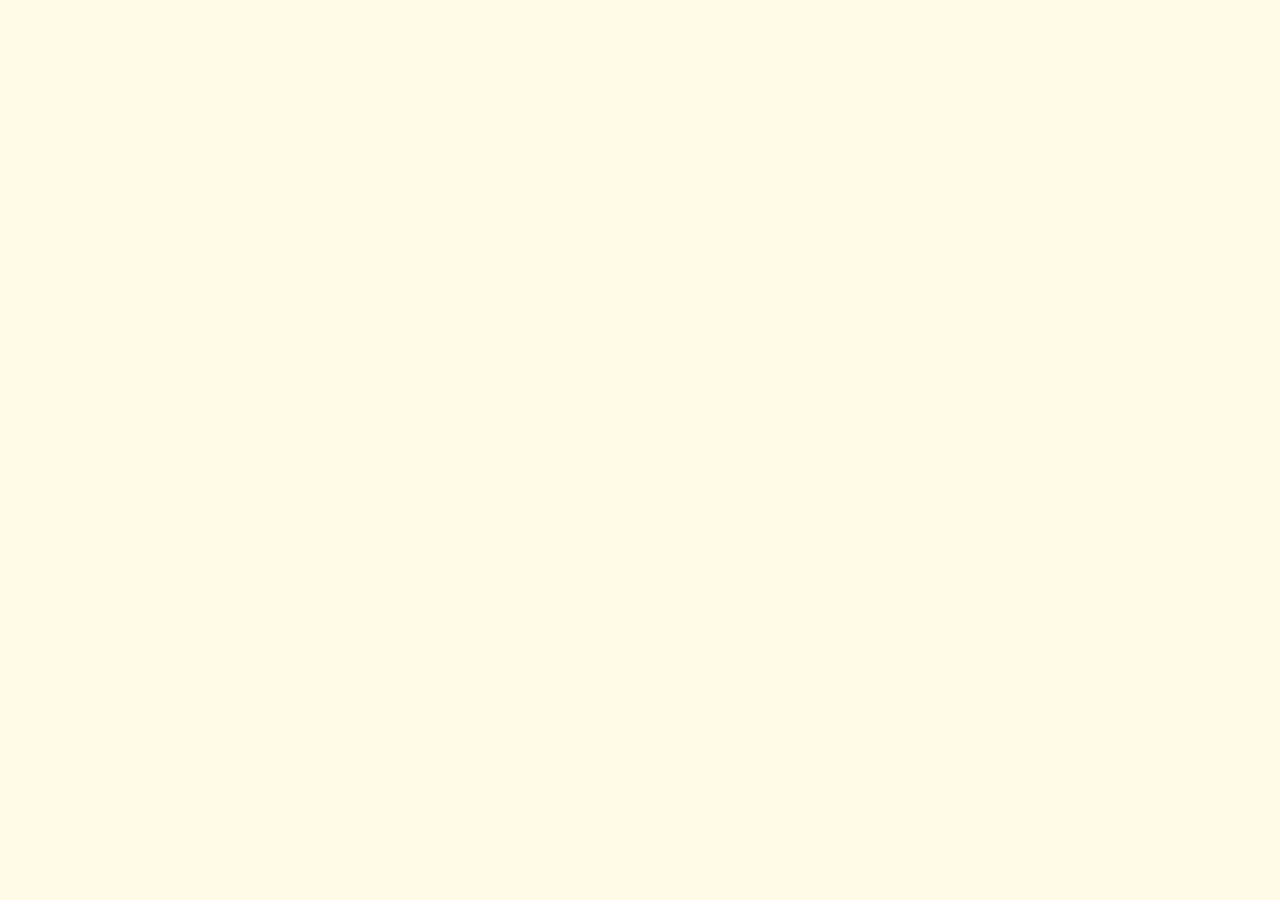
==== index.html @ b14ca4c9 "Add files via upload" ====
<!DOCTYPE html>
<html lang="en">
<head>
  <meta charset="UTF-8" />
  <title>Math Magic</title>
  <meta name="viewport" content="width=device-width, initial-scale=1.0" />
  <link rel="stylesheet" href="style.css" />
</head>
<body>
  <div id="app"></div>
  <script src="main.js"></script>
</body>
</html>
---- style.css ----
body {
  font-family: sans-serif;
  background: #fffbe6;
  padding: 20px;
  text-align: center;
}
button, select, input {
  font-size: 1em;
  padding: 10px;
  margin: 5px;
}
#app {
  max-width: 600px;
  margin: auto;
}
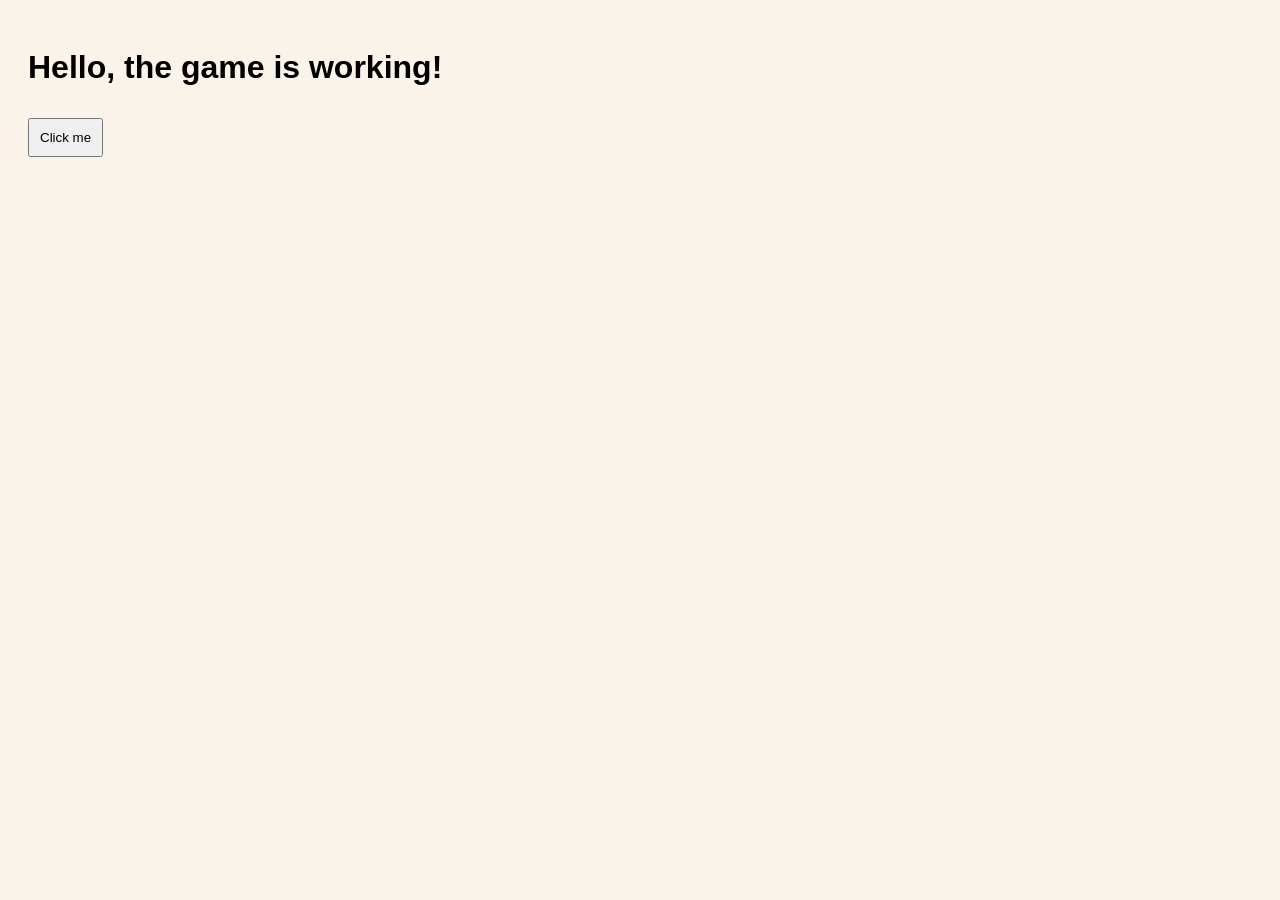
==== commit 7582d119: "Add files via upload" ====
--- a/index.html
+++ b/index.html
@@ -2,12 +2,15 @@
 <html lang="en">
 <head>
   <meta charset="UTF-8" />
-  <title>Math Magic</title>
+  <title>Clean Game Test</title>
   <meta name="viewport" content="width=device-width, initial-scale=1.0" />
-  <link rel="stylesheet" href="style.css" />
+  <style>
+    body { font-family: sans-serif; background: #f9f3e9; padding: 20px; }
+    button { padding: 10px; margin-top: 10px; }
+  </style>
 </head>
 <body>
-  <div id="app"></div>
+  <div id="app">Loading...</div>
   <script src="main.js"></script>
 </body>
 </html>
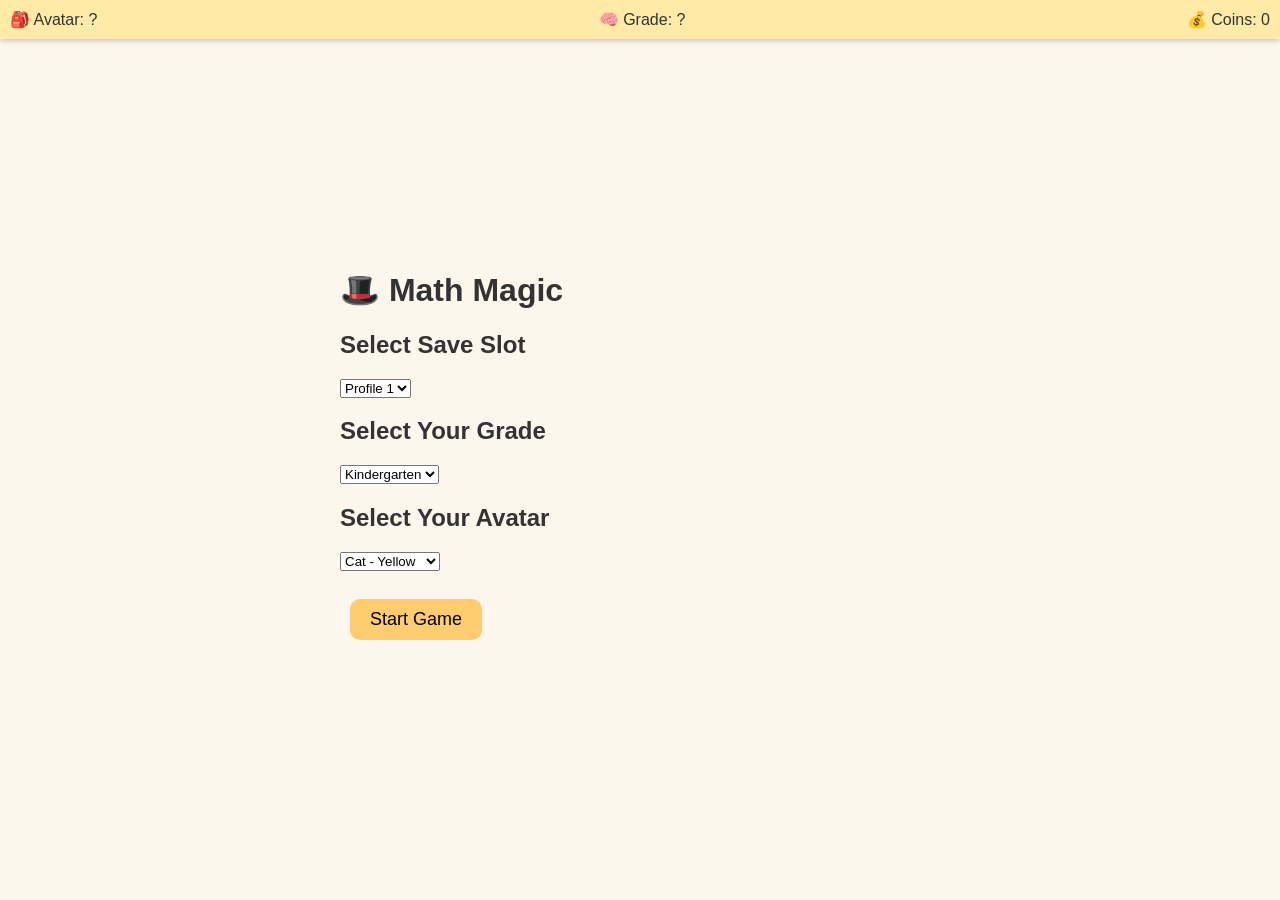
==== commit 3d2522ed: "Add files via upload" ====
--- a/index.html
+++ b/index.html
@@ -1,16 +1,14 @@
+
 <!DOCTYPE html>
 <html lang="en">
 <head>
-  <meta charset="UTF-8" />
-  <title>Clean Game Test</title>
-  <meta name="viewport" content="width=device-width, initial-scale=1.0" />
-  <style>
-    body { font-family: sans-serif; background: #f9f3e9; padding: 20px; }
-    button { padding: 10px; margin-top: 10px; }
-  </style>
+  <meta charset="UTF-8">
+  <meta name="viewport" content="width=device-width, initial-scale=1.0">
+  <title>Math Magic - World 1</title>
+  <link rel="stylesheet" href="style.css">
 </head>
 <body>
-  <div id="app">Loading...</div>
+  <div id="app"></div>
   <script src="main.js"></script>
 </body>
 </html>
--- a/style.css
+++ b/style.css
@@ -0,0 +1,28 @@
+
+body {
+    margin: 0;
+    font-family: 'Comic Sans MS', cursive, sans-serif;
+    background-color: #fdf6ec;
+    color: #333;
+    display: flex;
+    justify-content: center;
+    align-items: center;
+    height: 100vh;
+}
+#app {
+    width: 100%;
+    max-width: 600px;
+    padding: 20px;
+}
+.button {
+    padding: 10px 20px;
+    margin: 10px;
+    font-size: 18px;
+    background-color: #ffcc70;
+    border: none;
+    border-radius: 10px;
+    cursor: pointer;
+}
+.button:hover {
+    background-color: #ffd699;
+}
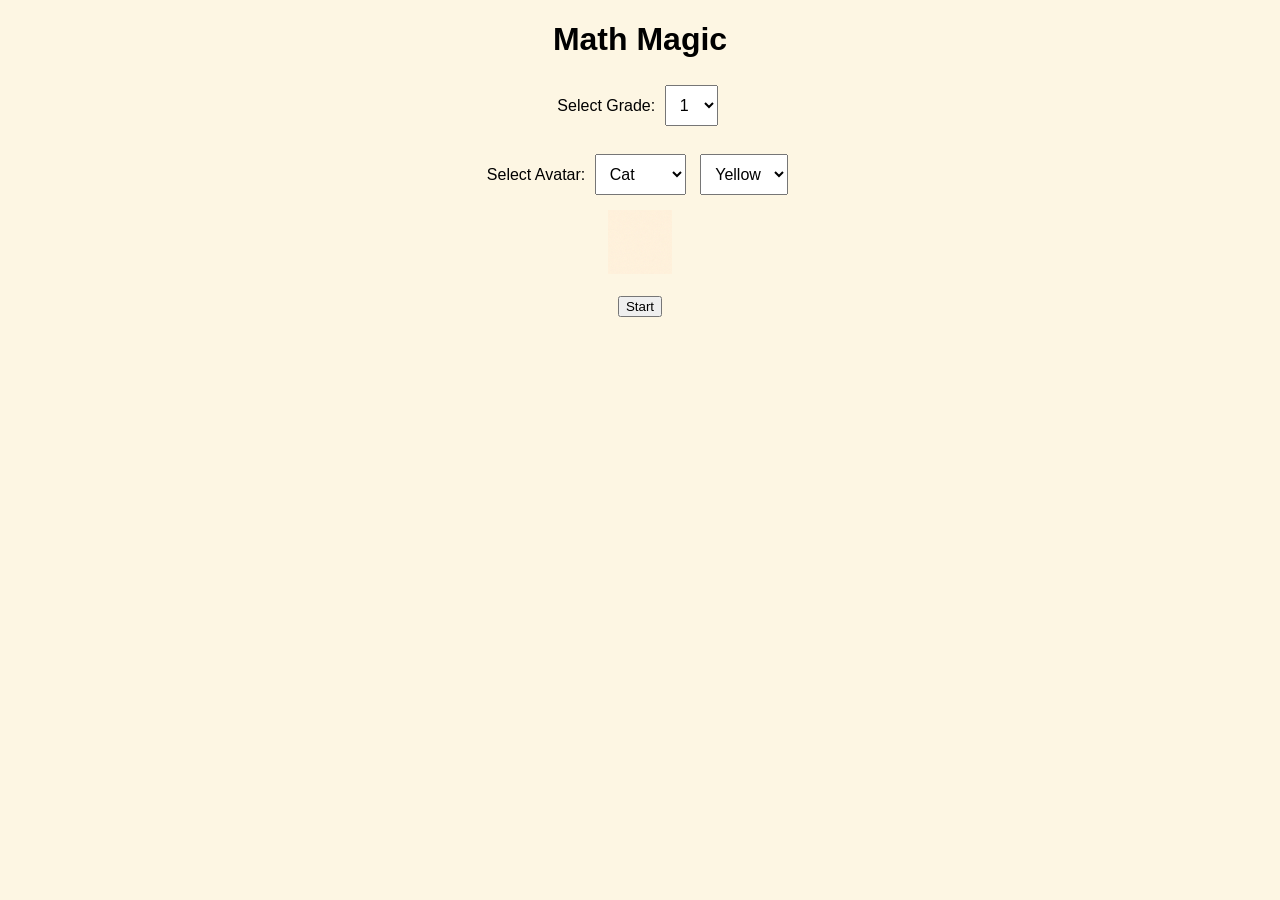
==== commit f9f704d5: "Add files via upload" ====
--- a/index.html
+++ b/index.html
@@ -1,14 +1,24 @@
-
 <!DOCTYPE html>
 <html lang="en">
 <head>
-  <meta charset="UTF-8">
-  <meta name="viewport" content="width=device-width, initial-scale=1.0">
-  <title>Math Magic - World 1</title>
-  <link rel="stylesheet" href="style.css">
+  <meta charset="UTF-8" />
+  <title>Math Magic</title>
+  <meta name="viewport" content="width=device-width, initial-scale=1.0" />
+  <link rel="stylesheet" href="style.css" />
 </head>
 <body>
-  <div id="app"></div>
+  <div id="app">
+    <img src="world1_map_final.png" alt="World 1 Map" id="map" />
+    <div id="buttons">
+      <button onclick="enterBuilding('home')" style="top:20%;left:10%;">Home</button>
+      <button onclick="enterBuilding('workshop')" style="top:30%;left:40%;">Workshop</button>
+      <button onclick="enterBuilding('townhall')" style="top:20%;left:70%;">Townhall</button>
+      <button onclick="enterBuilding('store')" style="top:60%;left:15%;">Store</button>
+      <button onclick="enterBuilding('hospital')" style="top:60%;left:50%;">Hospital</button>
+      <button onclick="enterBuilding('lab')" style="top:60%;left:80%;">Science Lab</button>
+    </div>
+    <div id="content"></div>
+  </div>
   <script src="main.js"></script>
 </body>
 </html>
--- a/style.css
+++ b/style.css
@@ -1,28 +1,49 @@
 
 body {
-    margin: 0;
-    font-family: 'Comic Sans MS', cursive, sans-serif;
-    background-color: #fdf6ec;
-    color: #333;
-    display: flex;
-    justify-content: center;
-    align-items: center;
-    height: 100vh;
+  font-family: 'Comic Sans MS', cursive, sans-serif;
+  background-color: #fdf6e3;
+  text-align: center;
+  margin: 0;
+  padding: 0;
 }
-#app {
-    width: 100%;
-    max-width: 600px;
-    padding: 20px;
+
+#map {
+  width: 100%;
+  height: auto;
+  display: block;
+  margin: 0 auto;
+  max-width: 800px;
+  position: relative;
 }
-.button {
-    padding: 10px 20px;
-    margin: 10px;
-    font-size: 18px;
-    background-color: #ffcc70;
-    border: none;
-    border-radius: 10px;
-    cursor: pointer;
+
+#buttons {
+  position: absolute;
+  top: 0;
+  left: 0;
+  width: 100%;
 }
-.button:hover {
-    background-color: #ffd699;
+
+#buttons button {
+  position: absolute;
+  padding: 10px;
+  border: none;
+  background-color: #ffd966;
+  border-radius: 6px;
+  cursor: pointer;
+  transition: transform 0.2s ease, background-color 0.2s ease;
 }
+
+#buttons button:hover {
+  background-color: #ffcb05;
+  transform: scale(1.1);
+}
+
+#content {
+  margin-top: 20px;
+}
+
+input, select {
+  padding: 10px;
+  font-size: 1em;
+  margin: 5px;
+}
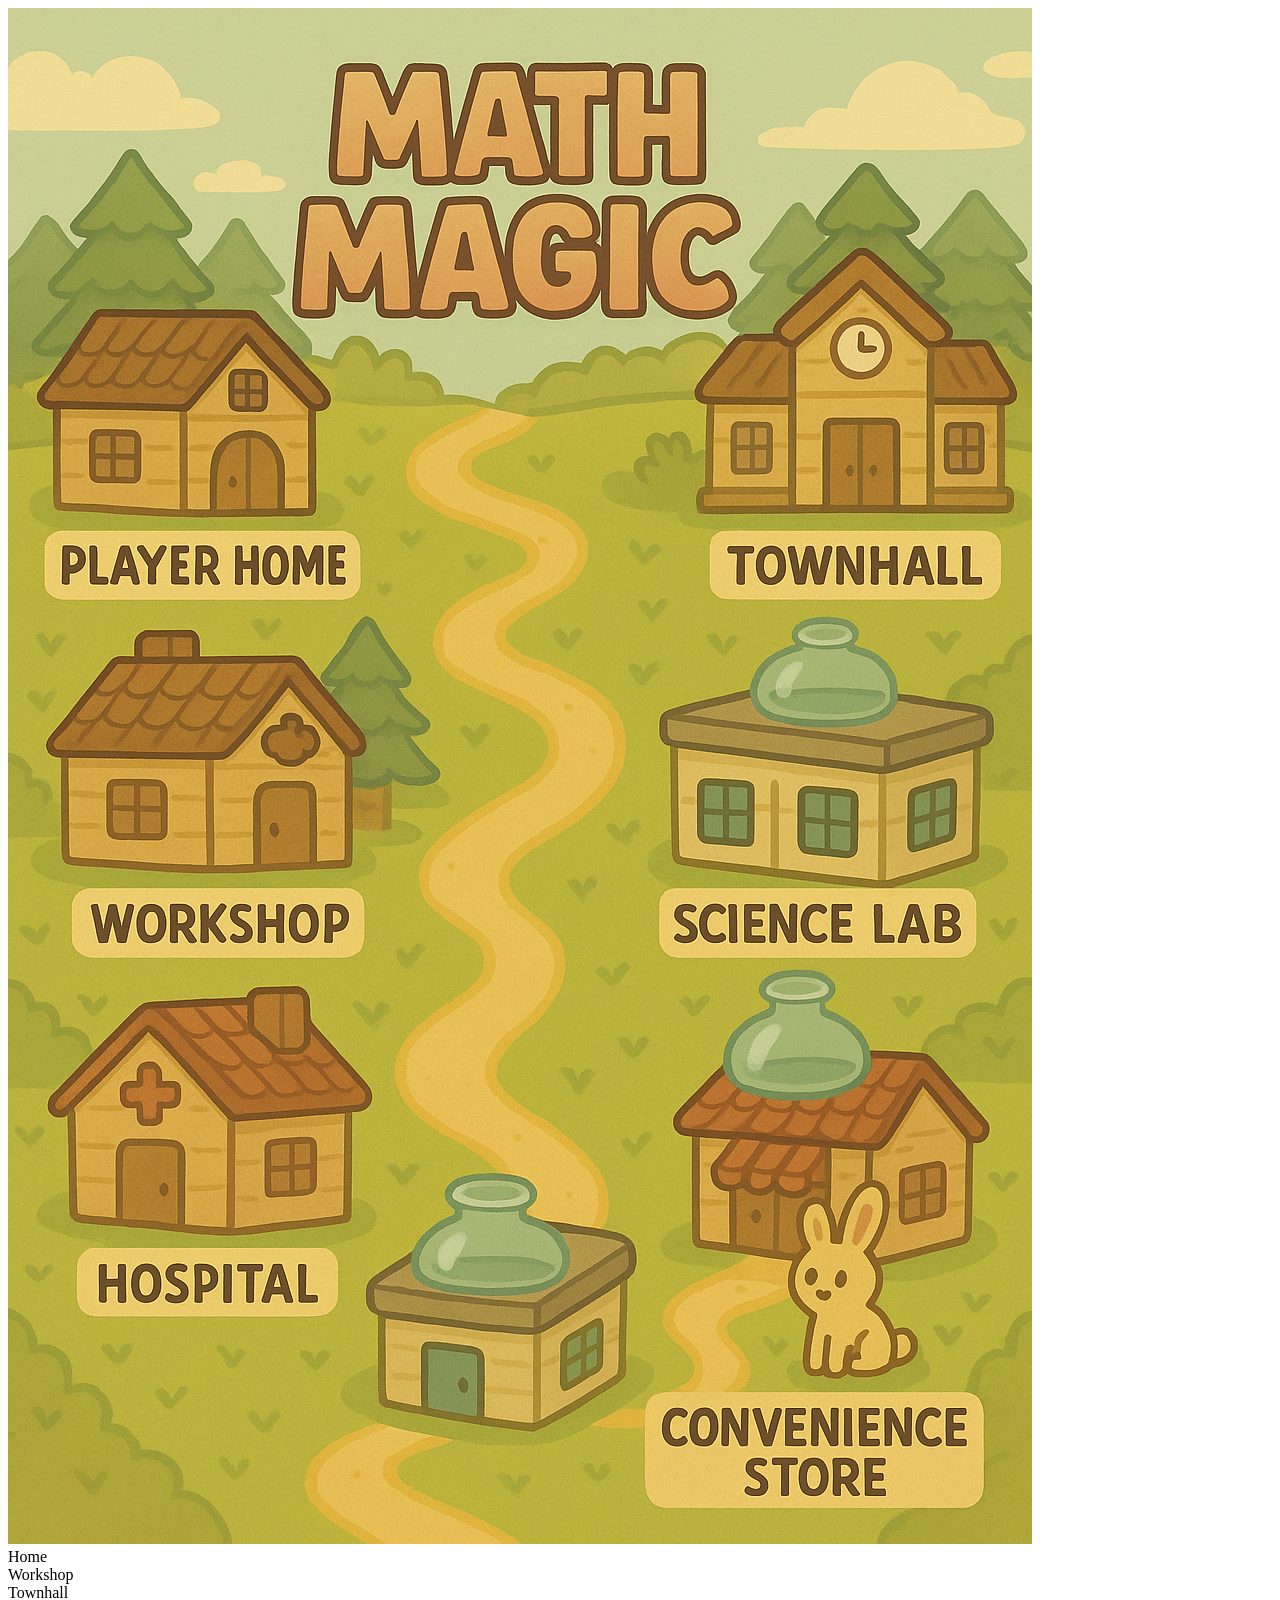
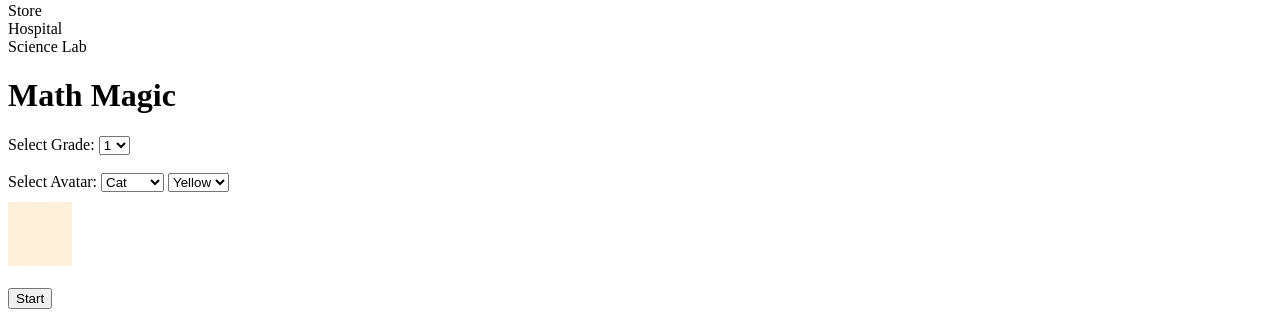
==== commit 2b842d27: "Rename index_clickable_map.html to index.html" ====
--- a/index.html
+++ b/index.html
@@ -7,18 +7,16 @@
   <link rel="stylesheet" href="style.css" />
 </head>
 <body>
-  <div id="app">
-    <img src="world1_map_final.png" alt="World 1 Map" id="map" />
-    <div id="buttons">
-      <button onclick="enterBuilding('home')" style="top:20%;left:10%;">Home</button>
-      <button onclick="enterBuilding('workshop')" style="top:30%;left:40%;">Workshop</button>
-      <button onclick="enterBuilding('townhall')" style="top:20%;left:70%;">Townhall</button>
-      <button onclick="enterBuilding('store')" style="top:60%;left:15%;">Store</button>
-      <button onclick="enterBuilding('hospital')" style="top:60%;left:50%;">Hospital</button>
-      <button onclick="enterBuilding('lab')" style="top:60%;left:80%;">Science Lab</button>
-    </div>
-    <div id="content"></div>
+  <div id="mapContainer">
+    <img src="world1_map_final.png" id="map" />
+    <div class="building" style="top:20%;left:10%;" onclick="enterBuilding('home')">Home</div>
+    <div class="building" style="top:30%;left:40%;" onclick="enterBuilding('workshop')">Workshop</div>
+    <div class="building" style="top:20%;left:70%;" onclick="enterBuilding('townhall')">Townhall</div>
+    <div class="building" style="top:60%;left:15%;" onclick="enterBuilding('store')">Store</div>
+    <div class="building" style="top:60%;left:50%;" onclick="enterBuilding('hospital')">Hospital</div>
+    <div class="building" style="top:60%;left:80%;" onclick="enterBuilding('lab')">Science Lab</div>
   </div>
+  <div id="app"></div>
   <script src="main.js"></script>
 </body>
 </html>
